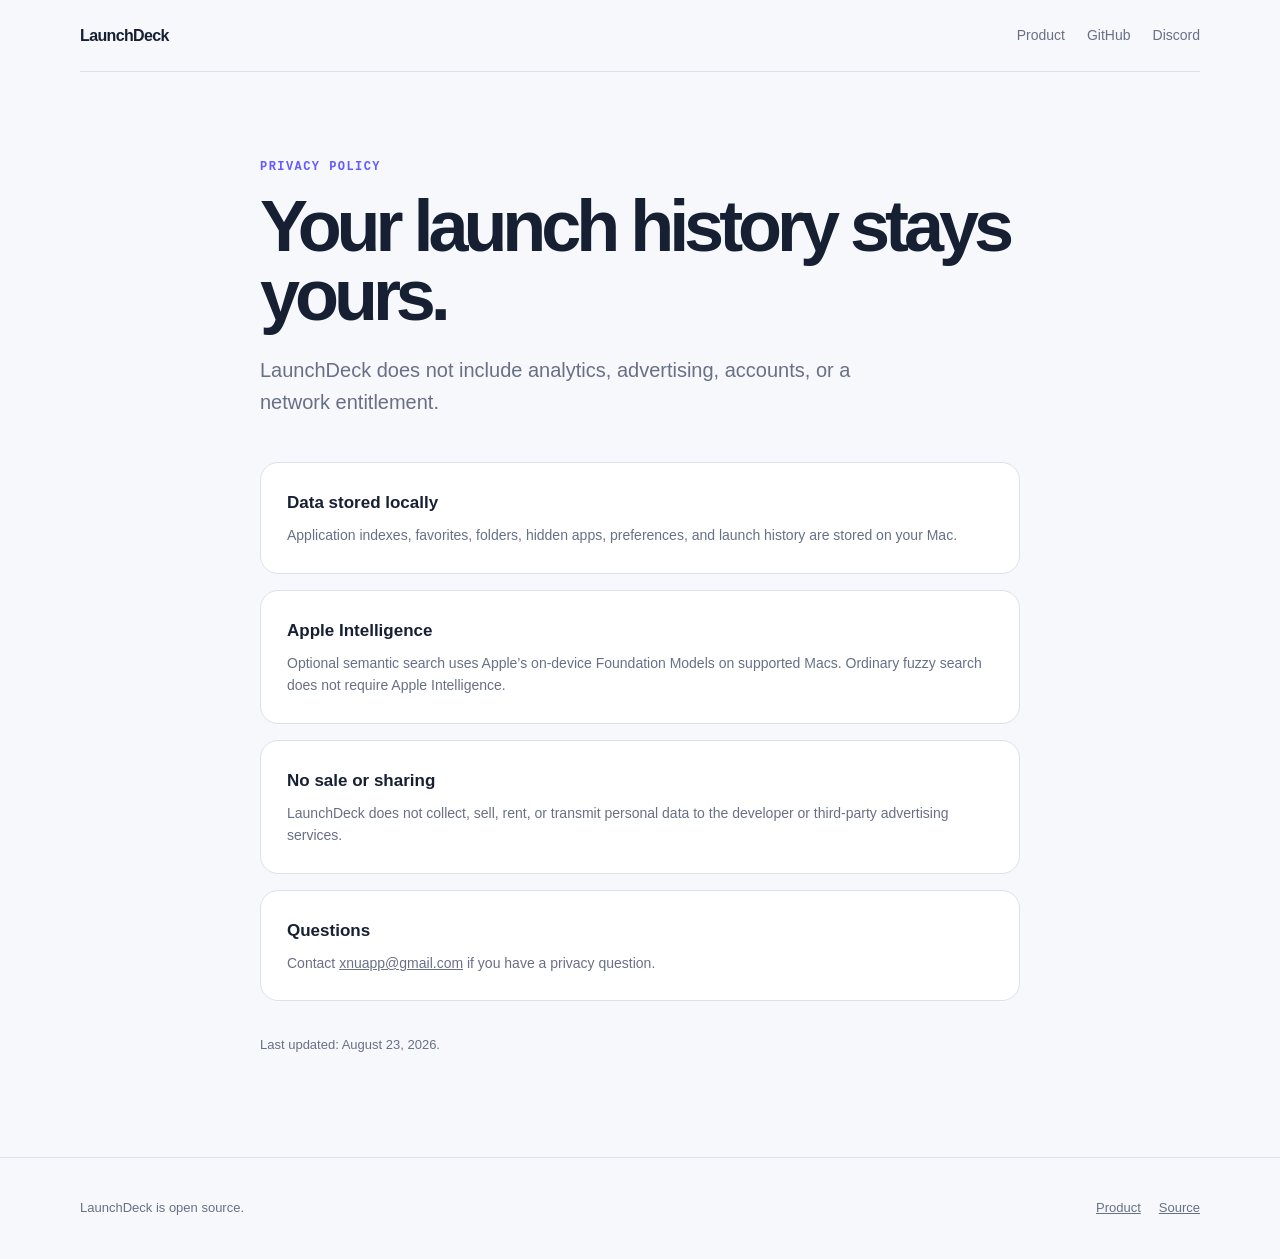
==== site/privacy/index.html @ 64454164 "Use LaunchDeck canonical site URL" ====
<!doctype html>
<html lang="en"><head><meta charset="utf-8"><meta name="viewport" content="width=device-width,initial-scale=1"><title>Privacy — LaunchDeck</title><meta name="description" content="Privacy policy for LaunchDeck."><link rel="canonical" href="https://xnu.app/launchdeck/privacy/"><link rel="stylesheet" href="../styles.css"></head>
<body><header class="wrap nav"><a class="brand" href="../">LaunchDeck</a><nav aria-label="Main navigation"><a href="../">Product</a><a href="https://github.com/everettjf/launchdeck">GitHub</a><a href="https://discord.gg/eGzEaP6TzR">Discord</a></nav></header><main class="section"><article class="wrap" style="max-width:760px"><div class="eyebrow">Privacy policy</div><h1 style="font-size:clamp(42px,7vw,72px)">Your launch history stays yours.</h1><p class="lede">LaunchDeck does not include analytics, advertising, accounts, or a network entitlement.</p><div class="grid" style="grid-template-columns:1fr;margin-top:44px"><section class="card"><b>Data stored locally</b><p>Application indexes, favorites, folders, hidden apps, preferences, and launch history are stored on your Mac.</p></section><section class="card"><b>Apple Intelligence</b><p>Optional semantic search uses Apple’s on-device Foundation Models on supported Macs. Ordinary fuzzy search does not require Apple Intelligence.</p></section><section class="card"><b>No sale or sharing</b><p>LaunchDeck does not collect, sell, rent, or transmit personal data to the developer or third-party advertising services.</p></section><section class="card"><b>Questions</b><p>Contact <a href="mailto:xnuapp@gmail.com">xnuapp@gmail.com</a> if you have a privacy question.</p></section></div><p style="margin-top:34px;color:var(--muted);font-size:13px">Last updated: August 23, 2026.</p></article></main><footer class="footer"><div class="wrap"><span>LaunchDeck is open source.</span><span><a href="../">Product</a><a href="https://github.com/everettjf/launchdeck">Source</a></span></div></footer></body></html>
---- site/styles.css ----
:root{color-scheme:light;--ink:#172033;--muted:#687086;--line:#dce1ed;--paper:#f6f8fc;--card:#fff;--accent:#635bff;--glow:#dcd9ff;--dark:#17182d}*{box-sizing:border-box}body{margin:0;background:var(--paper);color:var(--ink);font-family:Inter,ui-sans-serif,-apple-system,BlinkMacSystemFont,"Segoe UI",sans-serif;line-height:1.6}a{color:inherit}.wrap{width:min(1120px,calc(100% - 40px));margin:auto}.nav{height:72px;display:flex;align-items:center;justify-content:space-between;border-bottom:1px solid var(--line)}.brand{font-weight:850;text-decoration:none;letter-spacing:-.04em}.nav nav{display:flex;gap:22px}.nav nav a{font-size:14px;color:var(--muted);text-decoration:none}.hero{display:grid;grid-template-columns:.9fr 1.1fr;gap:64px;align-items:center;padding:96px 0 84px}.eyebrow,.label{font:700 12px ui-monospace,SFMono-Regular,Menlo,monospace;text-transform:uppercase;letter-spacing:.12em;color:var(--accent)}h1{font-size:clamp(50px,7vw,82px);line-height:.96;letter-spacing:-.07em;margin:18px 0 24px}.lede{font-size:20px;color:var(--muted);max-width:620px}.actions{display:flex;flex-wrap:wrap;gap:12px;margin-top:32px}.button{display:inline-flex;align-items:center;justify-content:center;min-height:46px;padding:0 19px;border:1px solid var(--dark);border-radius:999px;text-decoration:none;font-size:14px;font-weight:750;transition:.2s}.button.primary{background:var(--dark);color:#fff}.button:hover{transform:translateY(-2px)}.shot{position:relative}.shot:before{content:"";position:absolute;inset:-9%;background:var(--glow);border-radius:44% 56% 48% 52%;transform:rotate(3deg)}.shot img{position:relative;width:100%;display:block;border-radius:18px;box-shadow:0 28px 70px #26285a28}.promise{background:var(--dark);color:#f0f1ff;padding:34px 0}.promise .wrap{display:flex;gap:34px;justify-content:space-between;align-items:center}.promise strong{font-size:21px}.promise span{color:#bbbdd8;max-width:650px}.section{padding:88px 0;border-bottom:1px solid var(--line)}h2{font-size:clamp(34px,5vw,56px);line-height:1.05;letter-spacing:-.05em;margin:14px 0 40px}.grid{display:grid;grid-template-columns:repeat(3,1fr);gap:16px}.card{background:var(--card);border:1px solid var(--line);border-radius:18px;padding:26px}.card b{display:block;font-size:17px;margin-bottom:8px}.card p{margin:0;color:var(--muted);font-size:14px}.cta{padding:88px 0}.cta .box{background:var(--glow);border-radius:28px;padding:48px;display:flex;justify-content:space-between;align-items:center;gap:30px}.cta h2{margin:0;font-size:40px;max-width:650px}.footer{padding:40px 0;color:var(--muted);font-size:13px}.footer .wrap{display:flex;justify-content:space-between;gap:20px;flex-wrap:wrap}.footer a{margin-left:18px}@media(max-width:850px){.hero{grid-template-columns:1fr;padding-top:64px}.grid{grid-template-columns:1fr}.promise .wrap,.cta .box{align-items:flex-start;flex-direction:column}}@media(max-width:500px){.wrap{width:min(100% - 28px,1120px)}.nav nav{gap:12px}.nav nav a:first-child{display:none}h1{font-size:50px}.cta .box{padding:30px}.cta h2{font-size:32px}}
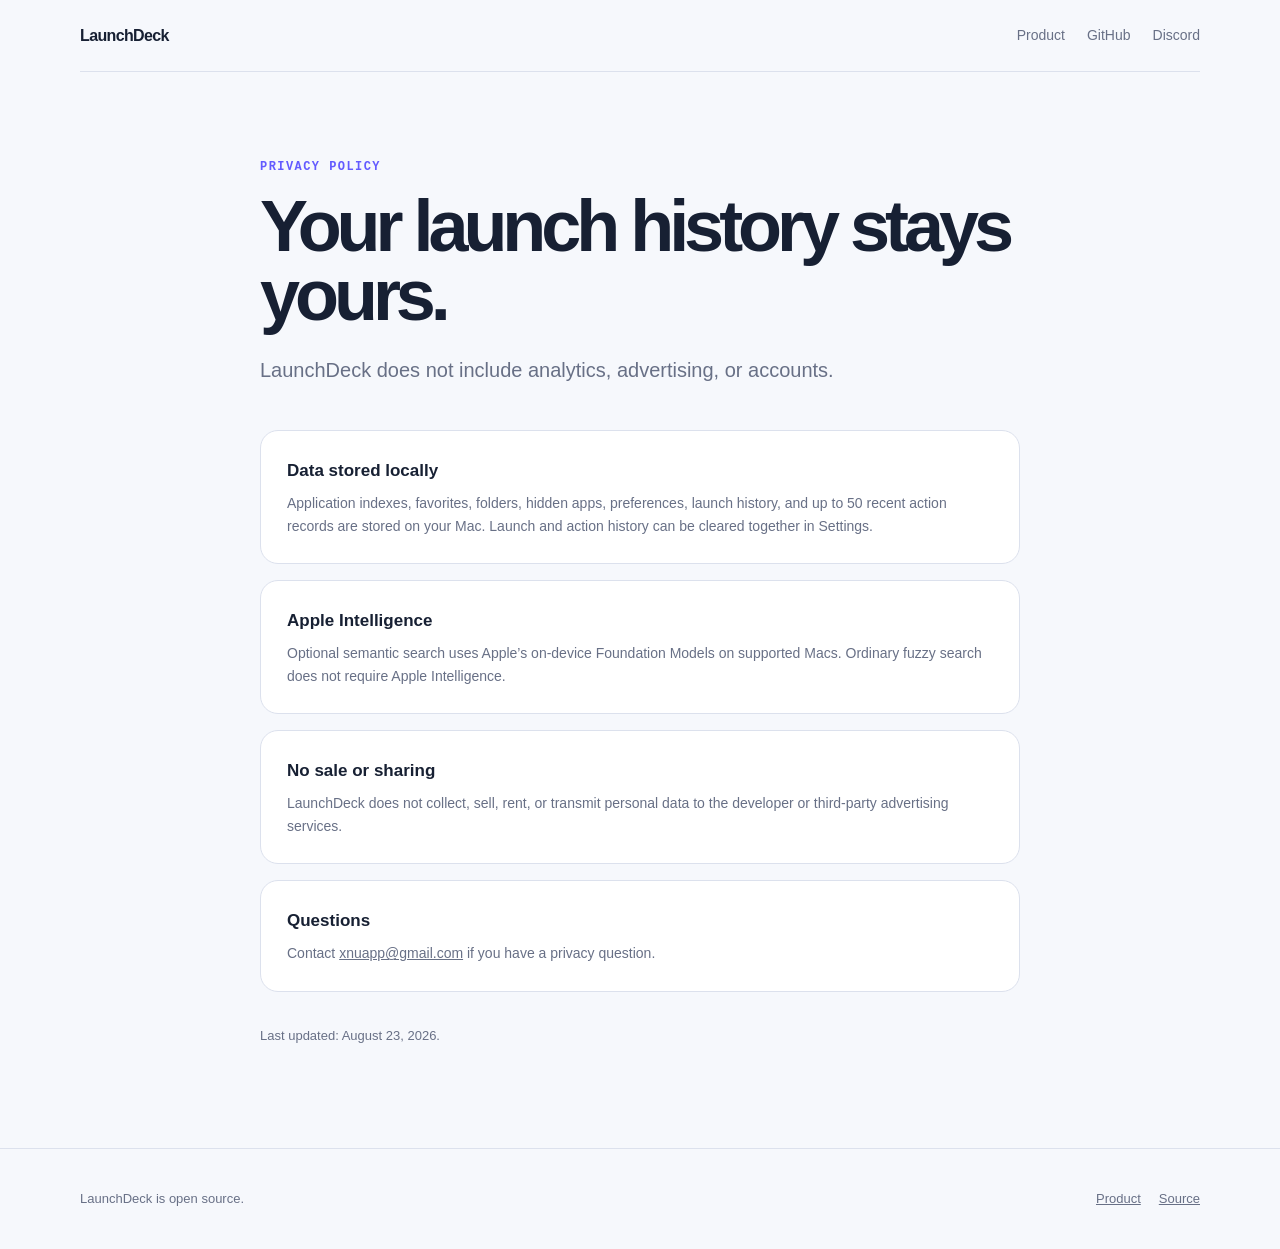
==== commit fd8ca7d3: "feat: add unified intent search and safe actions" ====
--- a/site/privacy/index.html
+++ b/site/privacy/index.html
@@ -1,3 +1,3 @@
 <!doctype html>
 <html lang="en"><head><meta charset="utf-8"><meta name="viewport" content="width=device-width,initial-scale=1"><title>Privacy — LaunchDeck</title><meta name="description" content="Privacy policy for LaunchDeck."><link rel="canonical" href="https://xnu.app/launchdeck/privacy/"><link rel="stylesheet" href="../styles.css"></head>
-<body><header class="wrap nav"><a class="brand" href="../">LaunchDeck</a><nav aria-label="Main navigation"><a href="../">Product</a><a href="https://github.com/everettjf/launchdeck">GitHub</a><a href="https://discord.gg/eGzEaP6TzR">Discord</a></nav></header><main class="section"><article class="wrap" style="max-width:760px"><div class="eyebrow">Privacy policy</div><h1 style="font-size:clamp(42px,7vw,72px)">Your launch history stays yours.</h1><p class="lede">LaunchDeck does not include analytics, advertising, accounts, or a network entitlement.</p><div class="grid" style="grid-template-columns:1fr;margin-top:44px"><section class="card"><b>Data stored locally</b><p>Application indexes, favorites, folders, hidden apps, preferences, and launch history are stored on your Mac.</p></section><section class="card"><b>Apple Intelligence</b><p>Optional semantic search uses Apple’s on-device Foundation Models on supported Macs. Ordinary fuzzy search does not require Apple Intelligence.</p></section><section class="card"><b>No sale or sharing</b><p>LaunchDeck does not collect, sell, rent, or transmit personal data to the developer or third-party advertising services.</p></section><section class="card"><b>Questions</b><p>Contact <a href="mailto:xnuapp@gmail.com">xnuapp@gmail.com</a> if you have a privacy question.</p></section></div><p style="margin-top:34px;color:var(--muted);font-size:13px">Last updated: August 23, 2026.</p></article></main><footer class="footer"><div class="wrap"><span>LaunchDeck is open source.</span><span><a href="../">Product</a><a href="https://github.com/everettjf/launchdeck">Source</a></span></div></footer></body></html>
+<body><header class="wrap nav"><a class="brand" href="../">LaunchDeck</a><nav aria-label="Main navigation"><a href="../">Product</a><a href="https://github.com/everettjf/launchdeck">GitHub</a><a href="https://discord.gg/eGzEaP6TzR">Discord</a></nav></header><main class="section"><article class="wrap" style="max-width:760px"><div class="eyebrow">Privacy policy</div><h1 style="font-size:clamp(42px,7vw,72px)">Your launch history stays yours.</h1><p class="lede">LaunchDeck does not include analytics, advertising, or accounts.</p><div class="grid" style="grid-template-columns:1fr;margin-top:44px"><section class="card"><b>Data stored locally</b><p>Application indexes, favorites, folders, hidden apps, preferences, launch history, and up to 50 recent action records are stored on your Mac. Launch and action history can be cleared together in Settings.</p></section><section class="card"><b>Apple Intelligence</b><p>Optional semantic search uses Apple’s on-device Foundation Models on supported Macs. Ordinary fuzzy search does not require Apple Intelligence.</p></section><section class="card"><b>No sale or sharing</b><p>LaunchDeck does not collect, sell, rent, or transmit personal data to the developer or third-party advertising services.</p></section><section class="card"><b>Questions</b><p>Contact <a href="mailto:xnuapp@gmail.com">xnuapp@gmail.com</a> if you have a privacy question.</p></section></div><p style="margin-top:34px;color:var(--muted);font-size:13px">Last updated: August 23, 2026.</p></article></main><footer class="footer"><div class="wrap"><span>LaunchDeck is open source.</span><span><a href="../">Product</a><a href="https://github.com/everettjf/launchdeck">Source</a></span></div></footer></body></html>
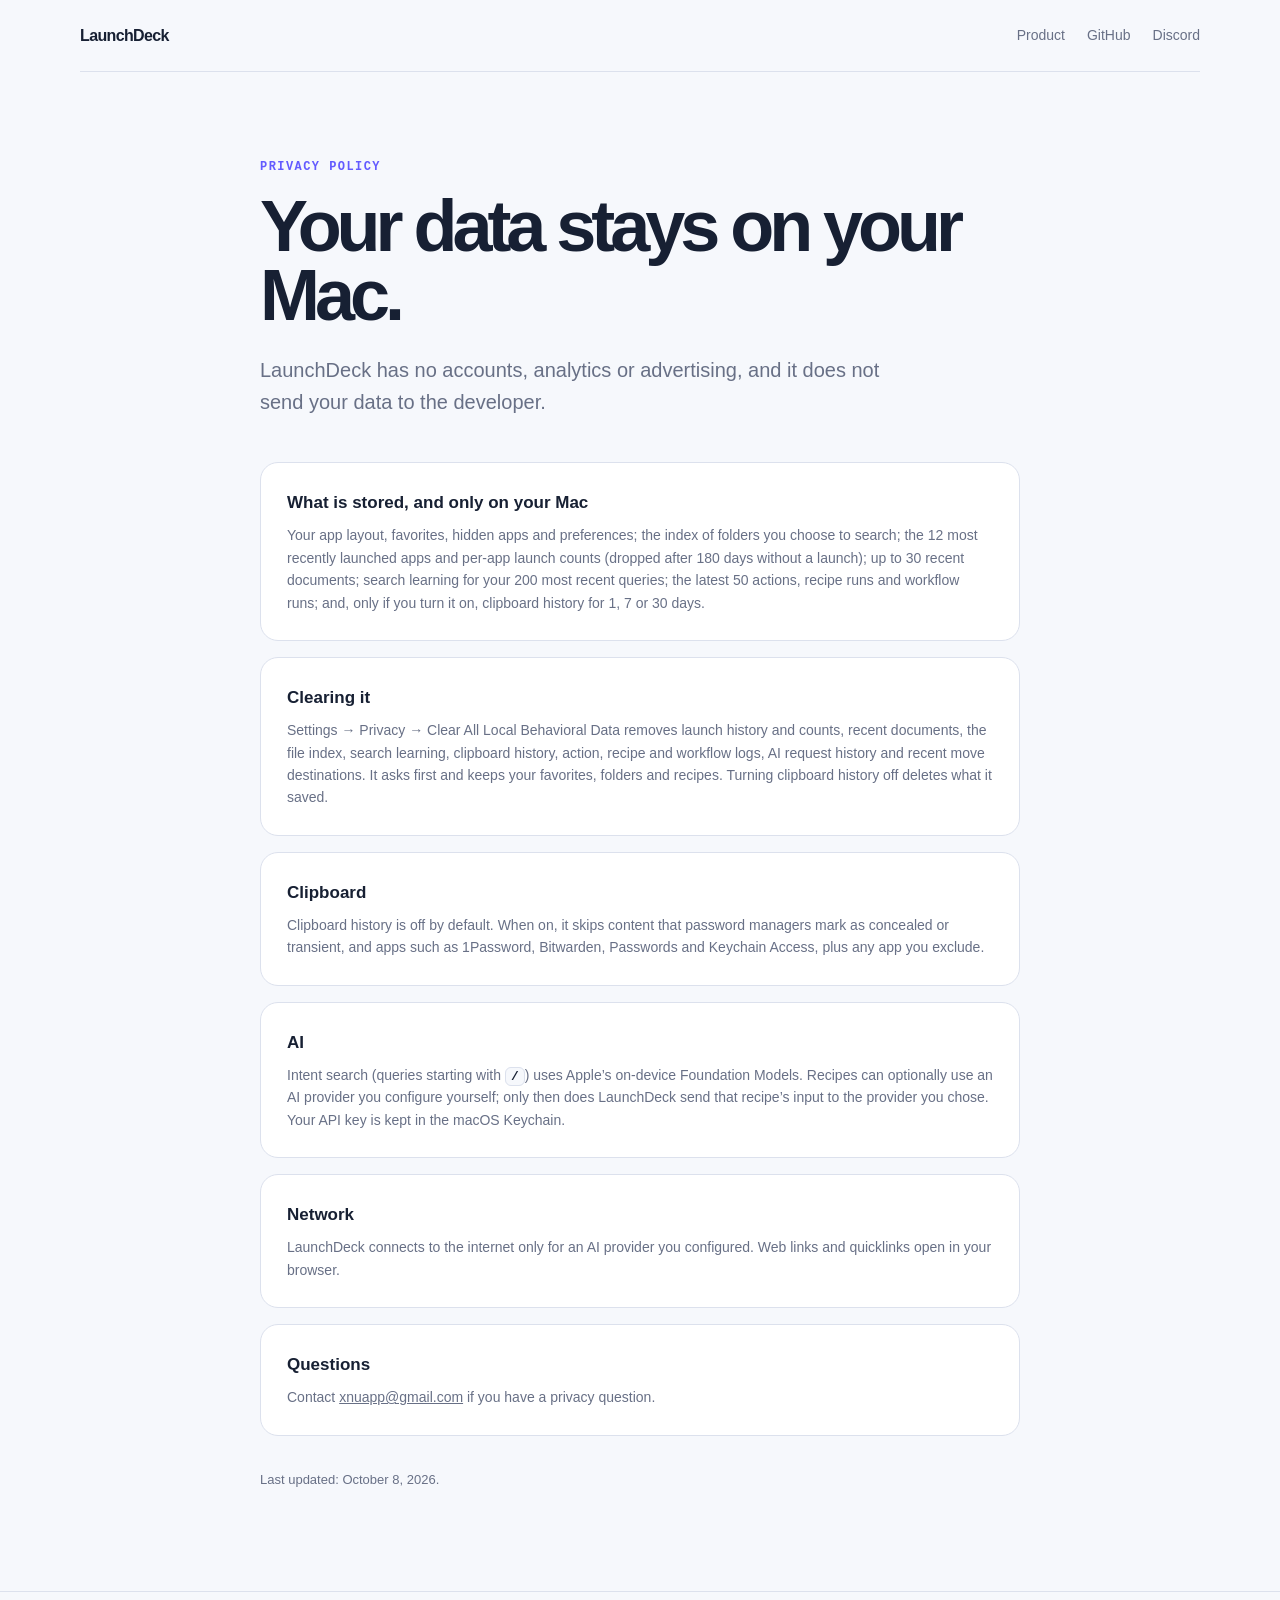
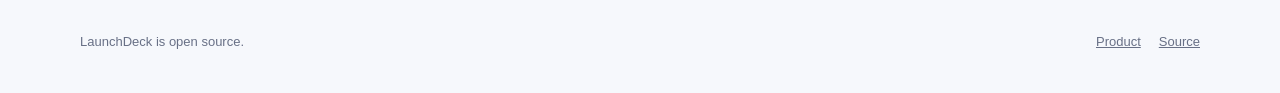
==== commit b36ef398: "Rewrite the website around doing a few things reliably The site described LaunchDeck as an app launc" ====
--- a/site/privacy/index.html
+++ b/site/privacy/index.html
@@ -1,3 +1,36 @@
 <!doctype html>
-<html lang="en"><head><meta charset="utf-8"><meta name="viewport" content="width=device-width,initial-scale=1"><title>Privacy — LaunchDeck</title><meta name="description" content="Privacy policy for LaunchDeck."><link rel="canonical" href="https://xnu.app/launchdeck/privacy/"><link rel="stylesheet" href="../styles.css"></head>
-<body><header class="wrap nav"><a class="brand" href="../">LaunchDeck</a><nav aria-label="Main navigation"><a href="../">Product</a><a href="https://github.com/everettjf/launchdeck">GitHub</a><a href="https://discord.gg/eGzEaP6TzR">Discord</a></nav></header><main class="section"><article class="wrap" style="max-width:760px"><div class="eyebrow">Privacy policy</div><h1 style="font-size:clamp(42px,7vw,72px)">Your launch history stays yours.</h1><p class="lede">LaunchDeck does not include analytics, advertising, or accounts.</p><div class="grid" style="grid-template-columns:1fr;margin-top:44px"><section class="card"><b>Data stored locally</b><p>Application indexes, favorites, folders, hidden apps, preferences, launch history, and up to 50 recent action records are stored on your Mac. Launch and action history can be cleared together in Settings.</p></section><section class="card"><b>Apple Intelligence</b><p>Optional semantic search uses Apple’s on-device Foundation Models on supported Macs. Ordinary fuzzy search does not require Apple Intelligence.</p></section><section class="card"><b>No sale or sharing</b><p>LaunchDeck does not collect, sell, rent, or transmit personal data to the developer or third-party advertising services.</p></section><section class="card"><b>Questions</b><p>Contact <a href="mailto:xnuapp@gmail.com">xnuapp@gmail.com</a> if you have a privacy question.</p></section></div><p style="margin-top:34px;color:var(--muted);font-size:13px">Last updated: August 23, 2026.</p></article></main><footer class="footer"><div class="wrap"><span>LaunchDeck is open source.</span><span><a href="../">Product</a><a href="https://github.com/everettjf/launchdeck">Source</a></span></div></footer></body></html>
+<html lang="en"><head><meta charset="utf-8"><meta name="viewport" content="width=device-width,initial-scale=1"><title>Privacy — LaunchDeck</title><meta name="description" content="Privacy policy for LaunchDeck."><link rel="canonical" href="https://xnu.app/launchdeck/privacy/"><link rel="icon" type="image/png" href="https://raw.githubusercontent.com/everettjf/launchdeck/main/LaunchDeck/Assets.xcassets/AppIcon.appiconset/appicon_32x32@2x.png"><link rel="stylesheet" href="../styles.css"></head>
+<body><header class="wrap nav"><a class="brand" href="../">LaunchDeck</a><nav aria-label="Main navigation"><a href="../">Product</a><a href="https://github.com/everettjf/launchdeck">GitHub</a><a href="https://discord.gg/eGzEaP6TzR">Discord</a></nav></header><main class="section">
+    <article class="wrap" style="max-width:760px">
+      <div class="eyebrow">Privacy policy</div>
+      <h1 style="font-size:clamp(42px,7vw,72px)">Your data stays on your Mac.</h1>
+      <p class="lede">LaunchDeck has no accounts, analytics or advertising, and it does not send your data to the developer.</p>
+      <div class="grid" style="grid-template-columns:1fr;margin-top:44px">
+        <section class="card">
+          <b>What is stored, and only on your Mac</b>
+          <p>Your app layout, favorites, hidden apps and preferences; the index of folders you choose to search; the 12 most recently launched apps and per-app launch counts (dropped after 180 days without a launch); up to 30 recent documents; search learning for your 200 most recent queries; the latest 50 actions, recipe runs and workflow runs; and, only if you turn it on, clipboard history for 1, 7 or 30 days.</p>
+        </section>
+        <section class="card">
+          <b>Clearing it</b>
+          <p>Settings → Privacy → Clear All Local Behavioral Data removes launch history and counts, recent documents, the file index, search learning, clipboard history, action, recipe and workflow logs, AI request history and recent move destinations. It asks first and keeps your favorites, folders and recipes. Turning clipboard history off deletes what it saved.</p>
+        </section>
+        <section class="card">
+          <b>Clipboard</b>
+          <p>Clipboard history is off by default. When on, it skips content that password managers mark as concealed or transient, and apps such as 1Password, Bitwarden, Passwords and Keychain Access, plus any app you exclude.</p>
+        </section>
+        <section class="card">
+          <b>AI</b>
+          <p>Intent search (queries starting with <code>/</code>) uses Apple’s on-device Foundation Models. Recipes can optionally use an AI provider you configure yourself; only then does LaunchDeck send that recipe’s input to the provider you chose. Your API key is kept in the macOS Keychain.</p>
+        </section>
+        <section class="card">
+          <b>Network</b>
+          <p>LaunchDeck connects to the internet only for an AI provider you configured. Web links and quicklinks open in your browser.</p>
+        </section>
+        <section class="card">
+          <b>Questions</b>
+          <p>Contact <a href="mailto:xnuapp@gmail.com">xnuapp@gmail.com</a> if you have a privacy question.</p>
+        </section>
+      </div>
+      <p style="margin-top:34px;color:var(--muted);font-size:13px">Last updated: October 8, 2026.</p>
+    </article>
+  </main><footer class="footer"><div class="wrap"><span>LaunchDeck is open source.</span><span><a href="../">Product</a><a href="https://github.com/everettjf/launchdeck">Source</a></span></div></footer></body></html>
--- a/site/styles.css
+++ b/site/styles.css
@@ -1 +1,2 @@
-:root{color-scheme:light;--ink:#172033;--muted:#687086;--line:#dce1ed;--paper:#f6f8fc;--card:#fff;--accent:#635bff;--glow:#dcd9ff;--dark:#17182d}*{box-sizing:border-box}body{margin:0;background:var(--paper);color:var(--ink);font-family:Inter,ui-sans-serif,-apple-system,BlinkMacSystemFont,"Segoe UI",sans-serif;line-height:1.6}a{color:inherit}.wrap{width:min(1120px,calc(100% - 40px));margin:auto}.nav{height:72px;display:flex;align-items:center;justify-content:space-between;border-bottom:1px solid var(--line)}.brand{font-weight:850;text-decoration:none;letter-spacing:-.04em}.nav nav{display:flex;gap:22px}.nav nav a{font-size:14px;color:var(--muted);text-decoration:none}.hero{display:grid;grid-template-columns:.9fr 1.1fr;gap:64px;align-items:center;padding:96px 0 84px}.eyebrow,.label{font:700 12px ui-monospace,SFMono-Regular,Menlo,monospace;text-transform:uppercase;letter-spacing:.12em;color:var(--accent)}h1{font-size:clamp(50px,7vw,82px);line-height:.96;letter-spacing:-.07em;margin:18px 0 24px}.lede{font-size:20px;color:var(--muted);max-width:620px}.actions{display:flex;flex-wrap:wrap;gap:12px;margin-top:32px}.button{display:inline-flex;align-items:center;justify-content:center;min-height:46px;padding:0 19px;border:1px solid var(--dark);border-radius:999px;text-decoration:none;font-size:14px;font-weight:750;transition:.2s}.button.primary{background:var(--dark);color:#fff}.button:hover{transform:translateY(-2px)}.shot{position:relative}.shot:before{content:"";position:absolute;inset:-9%;background:var(--glow);border-radius:44% 56% 48% 52%;transform:rotate(3deg)}.shot img{position:relative;width:100%;display:block;border-radius:18px;box-shadow:0 28px 70px #26285a28}.promise{background:var(--dark);color:#f0f1ff;padding:34px 0}.promise .wrap{display:flex;gap:34px;justify-content:space-between;align-items:center}.promise strong{font-size:21px}.promise span{color:#bbbdd8;max-width:650px}.section{padding:88px 0;border-bottom:1px solid var(--line)}h2{font-size:clamp(34px,5vw,56px);line-height:1.05;letter-spacing:-.05em;margin:14px 0 40px}.grid{display:grid;grid-template-columns:repeat(3,1fr);gap:16px}.card{background:var(--card);border:1px solid var(--line);border-radius:18px;padding:26px}.card b{display:block;font-size:17px;margin-bottom:8px}.card p{margin:0;color:var(--muted);font-size:14px}.cta{padding:88px 0}.cta .box{background:var(--glow);border-radius:28px;padding:48px;display:flex;justify-content:space-between;align-items:center;gap:30px}.cta h2{margin:0;font-size:40px;max-width:650px}.footer{padding:40px 0;color:var(--muted);font-size:13px}.footer .wrap{display:flex;justify-content:space-between;gap:20px;flex-wrap:wrap}.footer a{margin-left:18px}@media(max-width:850px){.hero{grid-template-columns:1fr;padding-top:64px}.grid{grid-template-columns:1fr}.promise .wrap,.cta .box{align-items:flex-start;flex-direction:column}}@media(max-width:500px){.wrap{width:min(100% - 28px,1120px)}.nav nav{gap:12px}.nav nav a:first-child{display:none}h1{font-size:50px}.cta .box{padding:30px}.cta h2{font-size:32px}}
+:root{color-scheme:light;--ink:#172033;--muted:#687086;--line:#dce1ed;--paper:#f6f8fc;--card:#fff;--accent:#635bff;--glow:#dcd9ff;--dark:#17182d}*{box-sizing:border-box}html{scroll-behavior:smooth}body{margin:0;overflow-x:hidden;background:var(--paper);color:var(--ink);font-family:Inter,ui-sans-serif,-apple-system,BlinkMacSystemFont,"Segoe UI",sans-serif;line-height:1.6}a{color:inherit}.wrap{width:min(1120px,calc(100% - 40px));margin:auto}.nav{height:72px;display:flex;align-items:center;justify-content:space-between;border-bottom:1px solid var(--line)}.brand{font-weight:850;text-decoration:none;letter-spacing:-.04em}.nav nav{display:flex;gap:22px}.nav nav a{font-size:14px;color:var(--muted);text-decoration:none}.hero{display:grid;grid-template-columns:.9fr 1.1fr;gap:64px;align-items:center;padding:96px 0 84px}.eyebrow,.label{font:700 12px ui-monospace,SFMono-Regular,Menlo,monospace;text-transform:uppercase;letter-spacing:.12em;color:var(--accent)}h1{font-size:clamp(50px,7vw,82px);line-height:.96;letter-spacing:-.07em;margin:18px 0 24px}.lede{font-size:20px;color:var(--muted);max-width:620px}.actions{display:flex;flex-wrap:wrap;gap:12px;margin-top:32px}.button{display:inline-flex;align-items:center;justify-content:center;min-height:46px;padding:0 19px;border:1px solid var(--dark);border-radius:999px;text-decoration:none;font-size:14px;font-weight:750;transition:.2s}.button.primary{background:var(--dark);color:#fff}.button:hover{transform:translateY(-2px)}.shot{position:relative}.shot:before{content:"";position:absolute;inset:-9%;background:var(--glow);border-radius:44% 56% 48% 52%;transform:rotate(3deg)}.shot img{position:relative;width:100%;display:block;border-radius:18px;box-shadow:0 28px 70px #26285a28}.promise{background:var(--dark);color:#f0f1ff;padding:34px 0}.promise .wrap{display:flex;gap:34px;justify-content:space-between;align-items:center}.promise strong{font-size:21px}.promise span{color:#bbbdd8;max-width:650px}.section{padding:88px 0;border-bottom:1px solid var(--line)}h2{font-size:clamp(34px,5vw,56px);line-height:1.05;letter-spacing:-.05em;margin:14px 0 40px}.grid{display:grid;grid-template-columns:repeat(3,1fr);gap:16px}.card{background:var(--card);border:1px solid var(--line);border-radius:18px;padding:26px}.card b{display:block;font-size:17px;margin-bottom:8px}.card p{margin:0;color:var(--muted);font-size:14px}.install{background:#fff}.install-grid{display:grid;grid-template-columns:1.35fr .65fr;gap:54px;align-items:start}.install-grid>*{min-width:0}.terminal{display:flex;align-items:center;gap:12px;margin-top:28px;padding:20px 22px;border-radius:14px;background:var(--dark);color:#f3f4ff;overflow-x:auto;box-shadow:0 14px 34px #17182d20}.terminal span{color:#8f89ff;font-weight:800}.terminal code{flex:1;min-width:0;overflow-x:auto;font:600 14px ui-monospace,SFMono-Regular,Menlo,monospace;white-space:nowrap}.install-note{color:var(--muted);font-size:14px}.install-note code{color:var(--ink)}.install-alt{padding:26px;border:1px solid var(--line);border-radius:18px;background:var(--paper)}.install-alt b{font-size:17px}.install-alt p{color:var(--muted);font-size:14px}.install-alt .button{margin-top:8px}.cta{padding:88px 0}.cta .box{background:var(--glow);border-radius:28px;padding:48px;display:flex;justify-content:space-between;align-items:center;gap:30px}.cta h2{margin:0;font-size:40px;max-width:650px}.footer{padding:40px 0;color:var(--muted);font-size:13px}.footer .wrap{display:flex;justify-content:space-between;gap:20px;flex-wrap:wrap}.footer a{margin-left:18px}@media(max-width:850px){.hero{grid-template-columns:1fr;padding-top:64px}.grid,.install-grid{grid-template-columns:1fr}.promise .wrap,.cta .box{align-items:flex-start;flex-direction:column}}@media(max-width:500px){.wrap{width:min(100% - 28px,1120px)}.nav nav{gap:12px}.nav nav a:first-child{display:none}h1{font-size:50px}.cta .box{padding:30px}.cta h2{font-size:32px}}
+.alt{background:#fff}.grid.two{grid-template-columns:repeat(2,1fr)}.card code,.aside code,.kinds code{font:600 .92em ui-monospace,SFMono-Regular,Menlo,monospace;background:var(--paper);border:1px solid var(--line);border-radius:6px;padding:1px 5px;color:var(--ink)}.aside{color:var(--muted);font-size:15px;margin:28px 0 0;max-width:760px}.split{display:grid;grid-template-columns:1.15fr .85fr;gap:48px;align-items:start}.split>*{min-width:0}.split .lede{margin-top:0}.split .button{margin-top:22px}.kinds{width:100%;border-collapse:collapse;margin-top:28px;font-size:14px;background:var(--card);border:1px solid var(--line);border-radius:14px;overflow:hidden}.kinds th,.kinds td{text-align:left;padding:12px 14px;border-bottom:1px solid var(--line);vertical-align:top}.kinds th{font:700 11px ui-monospace,SFMono-Regular,Menlo,monospace;text-transform:uppercase;letter-spacing:.1em;color:var(--muted);background:var(--paper)}.kinds tr:last-child td{border-bottom:0}.kinds td:nth-child(2){color:var(--muted)}.snippet{margin:0;padding:22px;border-radius:18px;background:var(--dark);color:#e6e7ff;overflow-x:auto;font:500 13px/1.6 ui-monospace,SFMono-Regular,Menlo,monospace;box-shadow:0 14px 34px #17182d20}@media(max-width:850px){.grid.two,.split{grid-template-columns:1fr}.snippet{white-space:pre-wrap;overflow-wrap:anywhere}.kinds th:nth-child(3),.kinds td:nth-child(3){display:none}}
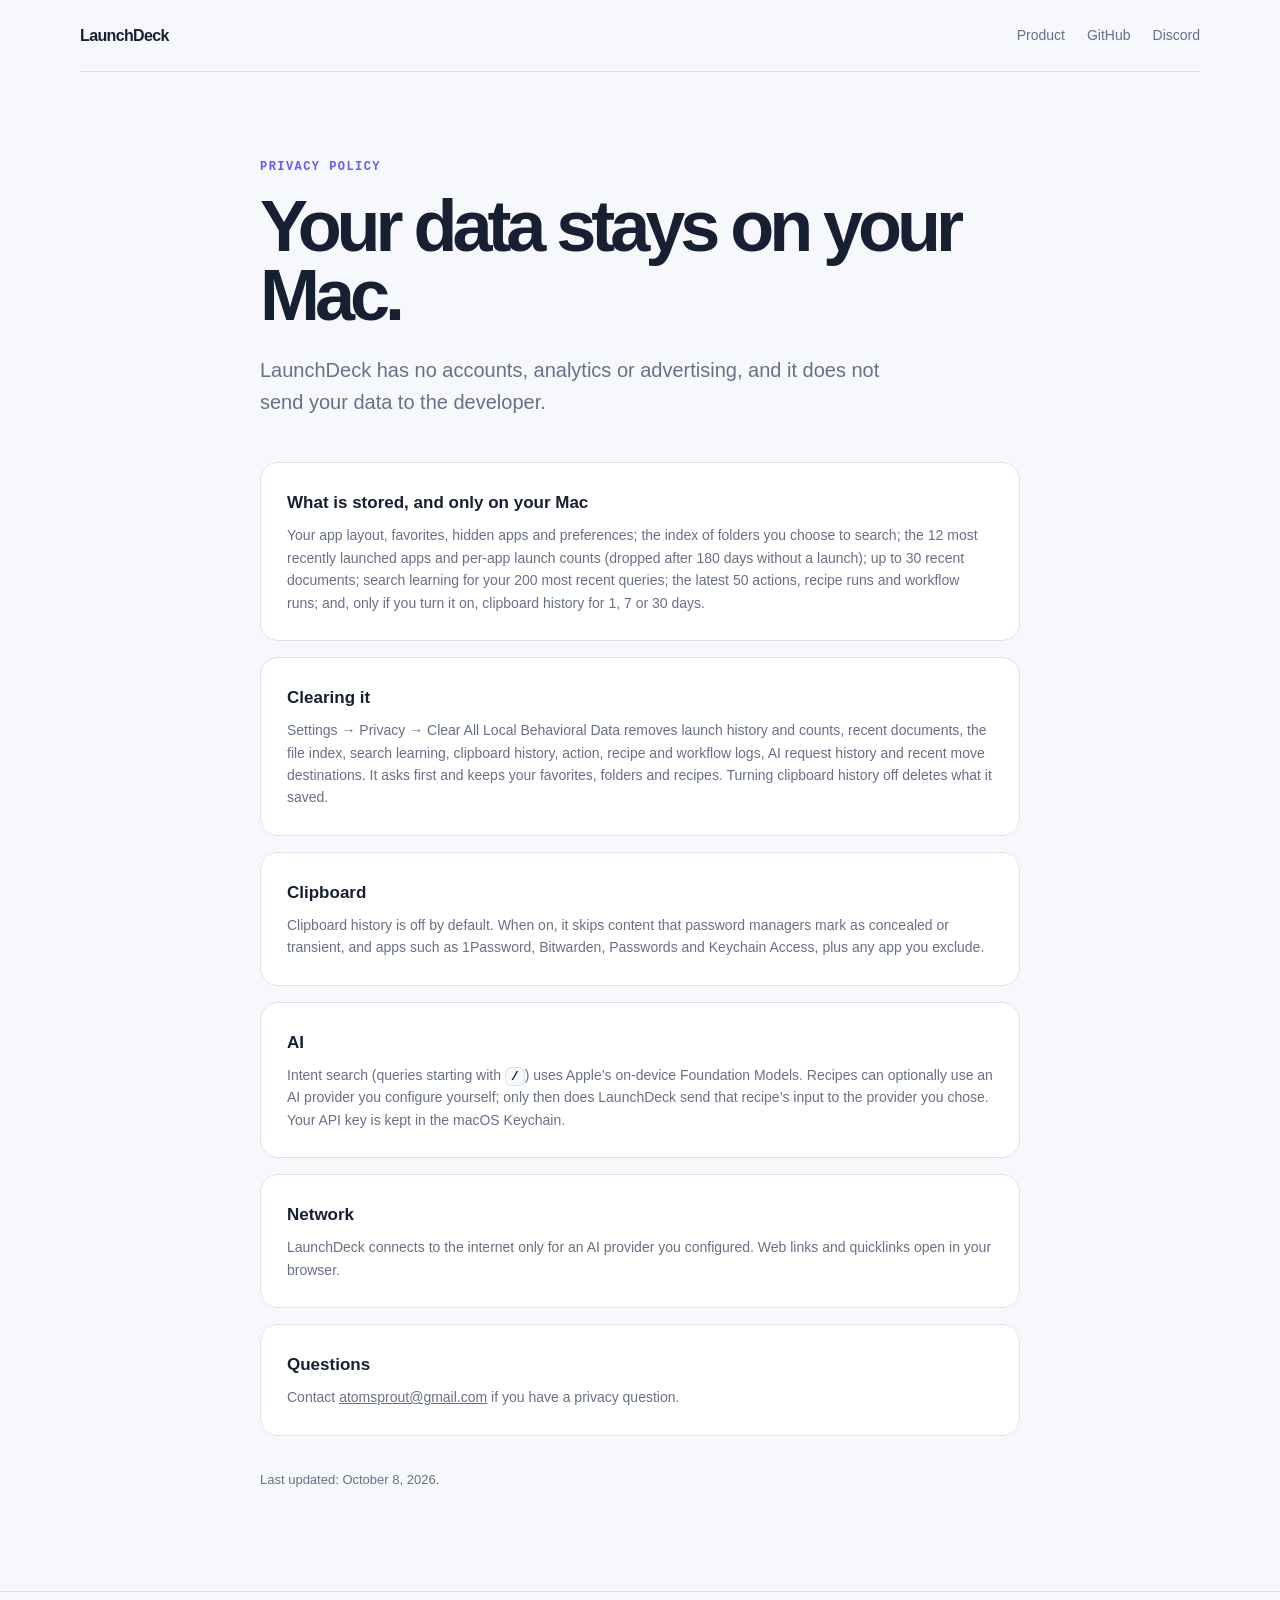
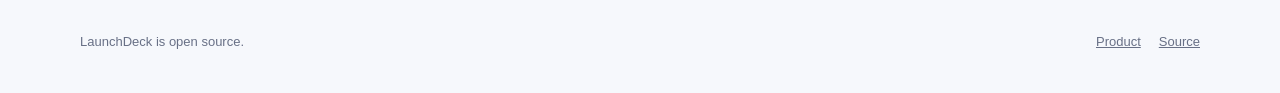
==== commit 725b40a1: "Use AtomSprout public links, contact and copyright" ====
--- a/site/privacy/index.html
+++ b/site/privacy/index.html
@@ -1,5 +1,5 @@
 <!doctype html>
-<html lang="en"><head><meta charset="utf-8"><meta name="viewport" content="width=device-width,initial-scale=1"><title>Privacy — LaunchDeck</title><meta name="description" content="Privacy policy for LaunchDeck."><link rel="canonical" href="https://xnu.app/launchdeck/privacy/"><link rel="icon" type="image/png" href="https://raw.githubusercontent.com/everettjf/launchdeck/main/LaunchDeck/Assets.xcassets/AppIcon.appiconset/appicon_32x32@2x.png"><link rel="stylesheet" href="../styles.css"></head>
+<html lang="en"><head><meta charset="utf-8"><meta name="viewport" content="width=device-width,initial-scale=1"><title>Privacy — LaunchDeck</title><meta name="description" content="Privacy policy for LaunchDeck."><link rel="canonical" href="https://atomsprout.com/launchdeck/privacy/"><link rel="icon" type="image/png" href="https://raw.githubusercontent.com/everettjf/launchdeck/main/LaunchDeck/Assets.xcassets/AppIcon.appiconset/appicon_32x32@2x.png"><link rel="stylesheet" href="../styles.css"></head>
 <body><header class="wrap nav"><a class="brand" href="../">LaunchDeck</a><nav aria-label="Main navigation"><a href="../">Product</a><a href="https://github.com/everettjf/launchdeck">GitHub</a><a href="https://discord.gg/eGzEaP6TzR">Discord</a></nav></header><main class="section">
     <article class="wrap" style="max-width:760px">
       <div class="eyebrow">Privacy policy</div>
@@ -28,7 +28,7 @@
         </section>
         <section class="card">
           <b>Questions</b>
-          <p>Contact <a href="mailto:xnuapp@gmail.com">xnuapp@gmail.com</a> if you have a privacy question.</p>
+          <p>Contact <a href="mailto:atomsprout@gmail.com">atomsprout@gmail.com</a> if you have a privacy question.</p>
         </section>
       </div>
       <p style="margin-top:34px;color:var(--muted);font-size:13px">Last updated: October 8, 2026.</p>
